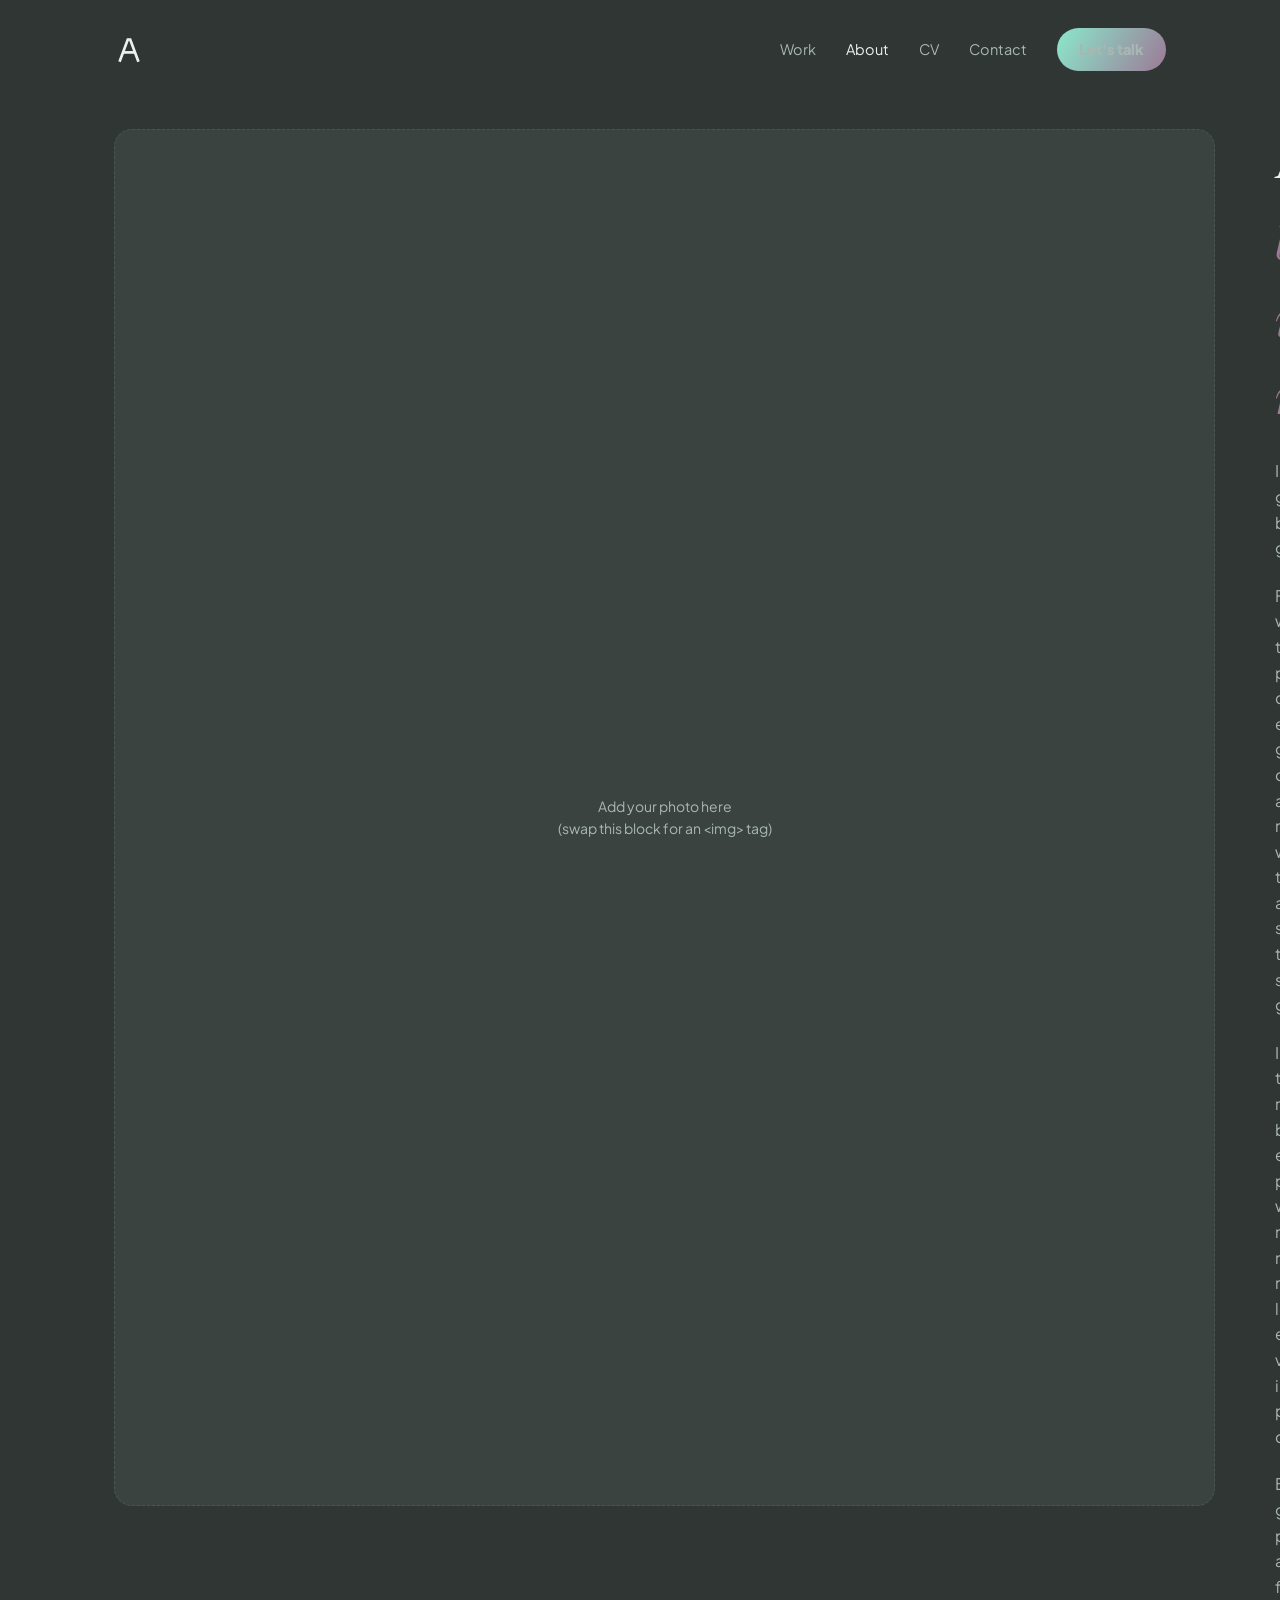
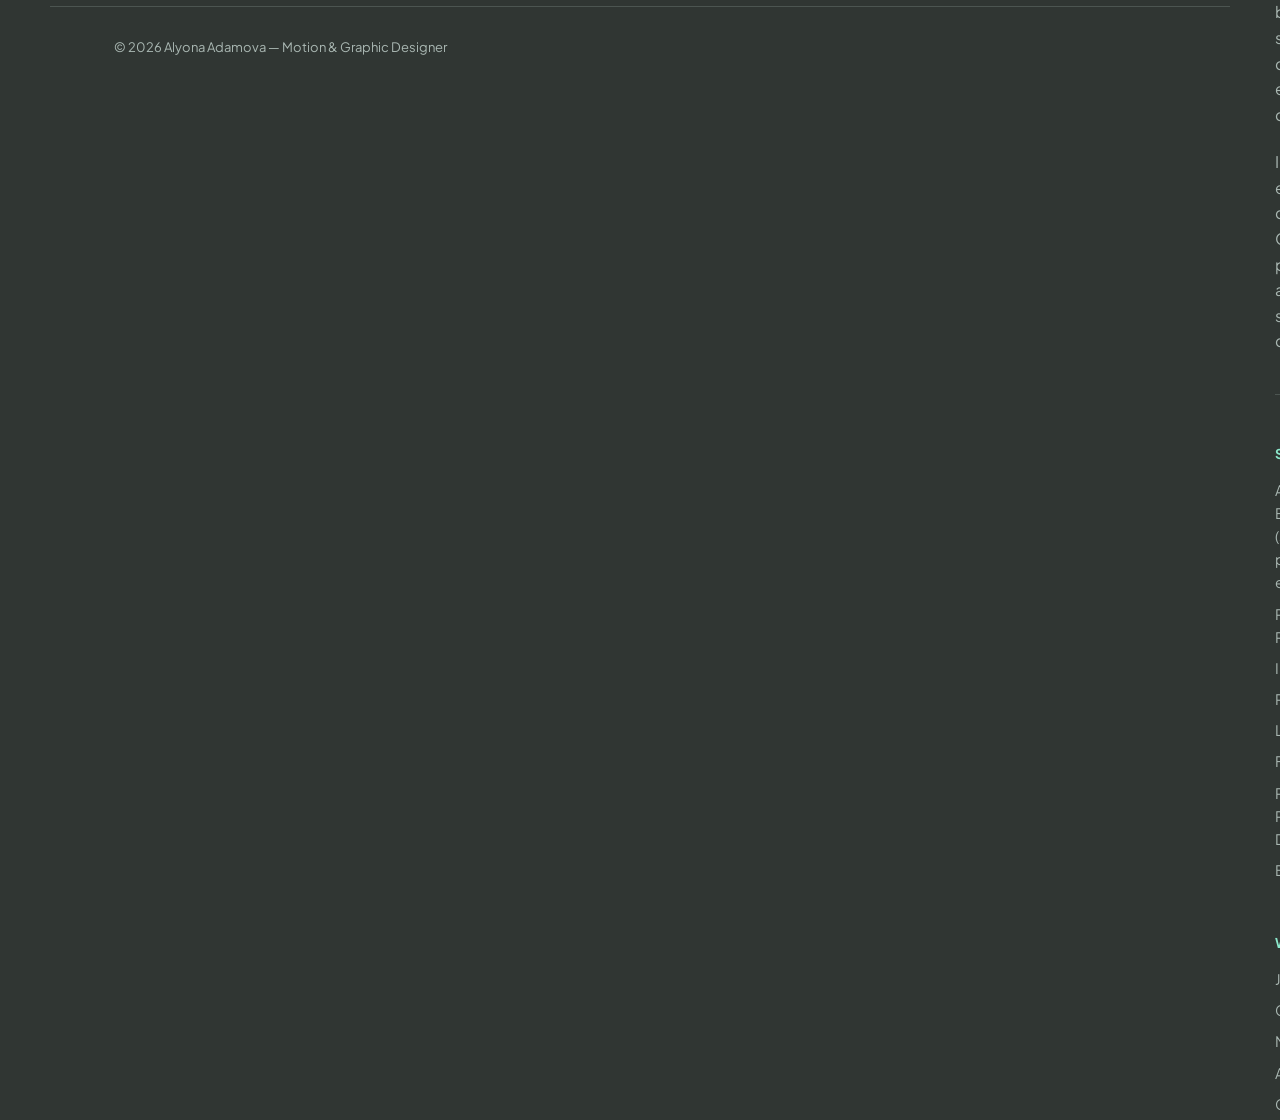
==== about.html @ b1f9569b "додала hover-прев'ю відео на картках" ====
<!DOCTYPE html>
<html lang="en">
<head>
<meta charset="UTF-8">
<meta name="viewport" content="width=device-width, initial-scale=1.0">
<title>About — Alyona Adamova</title>
<link rel="preconnect" href="https://fonts.googleapis.com">
<link rel="preconnect" href="https://fonts.gstatic.com" crossorigin>
<link href="https://fonts.googleapis.com/css2?family=Bricolage+Grotesque:wght@700;800&family=Instrument+Serif:ital@1&family=Newsreader:ital,wght@0,500;0,600;0,700;1,500&family=Plus+Jakarta+Sans:wght@400;500;600;700&display=swap" rel="stylesheet">
<link rel="stylesheet" href="style.css">
</head>
<body>

<header class="site-header">
  <a class="logo-mark" href="index.html" aria-label="Alyona Adamova — home">
    <svg width="30" height="30" viewBox="0 0 100 100" fill="none">
      <defs>
        <linearGradient id="aGrad" x1="0%" y1="0%" x2="100%" y2="100%">
          <stop offset="0%" stop-color="#8be8cb"/>
          <stop offset="100%" stop-color="#9c7a97"/>
        </linearGradient>
      </defs>
      <path class="a-glyph" d="M20 85 L46 15 L54 15 L80 85" stroke="currentColor" stroke-width="9" stroke-linecap="square" stroke-linejoin="miter" fill="none"/>
      <line class="a-glyph" x1="30" y1="58" x2="70" y2="58" stroke="currentColor" stroke-width="9"/>
    </svg>
  </a>
  <button class="nav-toggle">Menu</button>
  <nav class="nav">
    <a href="work.html">Work</a>
    <a href="about.html" class="active">About</a>
    <a href="cv.html">CV</a>
    <a href="contact.html">Contact</a>
    <a class="btn-talk" href="contact.html">Let's talk</a>
  </nav>
</header>

<div class="about-wrap">
  <div class="about-photo">
    Add your photo here<br>(swap this block for an &lt;img&gt; tag)
  </div>

  <div class="about-text">
    <h1>About<em>bringing ideas to motion.</em></h1>

    <p>I'm <strong>Alyona</strong> — a motion and graphic designer with a background in art and graphic design.</p>

    <p>For a little over a year, I worked with the <strong>Relatio</strong> team at Skelar, creating performance marketing creatives — from video editing, animation and AI-generated visuals to static content and creative adaptations for different markets. Working closely with marketers and UA teams taught me to think about creative not just as something visual, but as a tool designed to work for a specific audience and goal.</p>

    <p>I also took ownership of the <strong>localization workflow</strong>, researching new tools, building processes, experimenting with AI prompts and looking for ways to make production more efficient. Later, I mentored a new team member and ran localization workshops, exploring how casting, voice, music and tone can influence creative performance across different markets.</p>

    <p>Before motion, I worked in graphic design, photography, branding and print, as well as on freelance projects. I've been drawing and studying visual art since childhood and later earned a Bachelor's degree in Graphic Design.</p>

    <p>I love experimenting, exploring new things and constantly learning. Outside of work, I draw, practice yoga, go running, and enjoy tea, nature and slowing down after a busy day.</p>

    <div class="about-columns">
      <div>
        <h4>Software</h4>
        <ul>
          <li>After Effects (scripts, plugins, expressions)</li>
          <li>Premiere Pro</li>
          <li>Illustrator</li>
          <li>Photoshop</li>
          <li>Lightroom</li>
          <li>Figma</li>
          <li>Procreate &amp; Procreate Dreams</li>
          <li>Blender</li>
        </ul>
      </div>
      <div>
        <h4>AI generation</h4>
        <ul>
          <li>Kling</li>
          <li>Runway</li>
          <li>Sora</li>
          <li>HeyGen</li>
          <li>Higgsfield</li>
          <li>ElevenLabs</li>
        </ul>
      </div>
      <div>
        <h4>Workflow</h4>
        <ul>
          <li>Jira</li>
          <li>Confluence</li>
          <li>Notion</li>
          <li>Asana</li>
          <li>CRM</li>
        </ul>
      </div>
      <div>
        <h4>Languages</h4>
        <ul>
          <li>Ukrainian — native</li>
          <li>English — upper intermediate</li>
        </ul>
      </div>
    </div>
  </div>
</div>

<footer class="site-footer">
  © 2026 Alyona Adamova — Motion &amp; Graphic Designer
</footer>

<script src="script.js"></script>
</body>
</html>
---- style.css ----
/* ============================================
   Tokens
============================================ */
:root {
  --bg: #303633;
  --bg-raised: #3a4340;
  --bg-raised-2: #454f4b;
  --line: #4c5551;
  --text: #eaf2ee;
  --text-muted: #a9b7b2;
  --aqua: #8be8cb;
  --steel: #7ea2aa;
  --lavender: #888da7;
  --mauve: #9c7a97;
  --gradient: linear-gradient(120deg, var(--aqua), var(--mauve));

  --display: "Newsreader", serif;
  --name-font: "Bricolage Grotesque", sans-serif;
  --serif-accent: "Instrument Serif", serif;
  --body: "Plus Jakarta Sans", sans-serif;

  --max: 1180px;
  --pad: clamp(20px, 5vw, 64px);
}

* { box-sizing: border-box; }
html { scroll-behavior: smooth; }
@media (prefers-reduced-motion: reduce) {
  html { scroll-behavior: auto; }
  * { animation: none !important; transition: none !important; }
}

body {
  margin: 0;
  background: var(--bg);
  color: var(--text);
  font-family: var(--body);
  font-size: 16px;
  line-height: 1.6;
  -webkit-font-smoothing: antialiased;
}

a { color: inherit; text-decoration: none; }
::selection { background: var(--aqua); color: var(--bg); }

h1, h2, h3 {
  font-family: var(--display);
  margin: 0;
  letter-spacing: -0.01em;
}

.container {
  max-width: var(--max);
  margin: 0 auto;
  padding: 0 var(--pad);
}

/* ============================================
   Header
============================================ */
.site-header {
  display: flex;
  justify-content: space-between;
  align-items: center;
  padding: 28px var(--pad);
  max-width: var(--max);
  margin: 0 auto;
}

.logo-mark {
  display: inline-flex;
  color: var(--text);
  transition: transform 0.15s ease;
}
.logo-mark:hover { transform: translateY(-1px); }
.logo-mark:hover .a-glyph { stroke: url(#aGrad); }

.nav {
  display: flex;
  align-items: center;
  gap: 30px;
}
.nav a {
  font-size: 14.5px;
  color: var(--text-muted);
  transition: color 0.15s ease;
}
.nav a:hover, .nav a.active { color: var(--text); }

.btn-talk {
  padding: 10px 22px;
  border-radius: 100px;
  background: var(--gradient);
  color: #10241f;
  font-weight: 800;
  font-size: 14px;
  border: none;
  display: inline-block;
  transition: filter 0.15s ease;
}
.btn-talk:hover { filter: brightness(1.08); }
.btn-talk:visited { color: #10241f; }

/* mobile nav */
.nav-toggle { display: none; }
@media (max-width: 720px) {
  .nav { display: none; }
  .nav-toggle {
    display: inline-block;
    background: none;
    border: 1px solid var(--line);
    color: var(--text);
    padding: 8px 14px;
    border-radius: 8px;
    font-size: 14px;
  }
  .nav.open {
    display: flex;
    flex-direction: column;
    align-items: flex-start;
    gap: 16px;
    position: absolute;
    top: 78px;
    right: var(--pad);
    background: var(--bg-raised);
    border: 1px solid var(--line);
    padding: 20px 24px;
    border-radius: 14px;
    z-index: 20;
  }
}

/* ============================================
   Hero
============================================ */
.hero {
  padding: 40px var(--pad) 90px;
  max-width: var(--max);
  margin: 0 auto;
}

.status {
  display: inline-flex;
  align-items: center;
  gap: 8px;
  font-size: 13.5px;
  color: var(--text-muted);
  margin-bottom: 22px;
}
.status .dot {
  width: 7px; height: 7px; border-radius: 50%;
  background: var(--aqua);
  box-shadow: 0 0 0 3px rgba(139,232,203,0.18);
}

.hero h1 {
  font-family: var(--name-font);
  font-size: clamp(46px, 8vw, 92px);
  line-height: 0.98;
  font-weight: 800;
  color: var(--text);
}

.hero .role-line {
  margin-top: 18px;
  font-size: clamp(17px, 2vw, 21px);
  color: var(--text-muted);
}
.hero .role-line strong { color: var(--text); font-weight: 700; }

.hero p.bio {
  max-width: 640px;
  margin-top: 24px;
  font-size: 17px;
  color: var(--text-muted);
}
.hero p.bio strong { color: var(--text); font-weight: 700; }

.hero .cta-row {
  display: flex;
  gap: 14px;
  margin-top: 34px;
  flex-wrap: wrap;
}
.btn-primary {
  padding: 13px 26px;
  border-radius: 100px;
  background: var(--gradient);
  color: #10241f;
  font-weight: 800;
  font-size: 15px;
  display: inline-block;
  transition: filter 0.15s ease;
}
.btn-primary:hover { filter: brightness(1.08); }
.btn-primary:visited { color: #10241f; }
.btn-secondary {
  padding: 13px 26px;
  border-radius: 100px;
  border: 1px solid var(--line);
  color: var(--text);
  font-weight: 600;
  font-size: 15px;
  transition: border-color 0.15s ease;
}
.btn-secondary:hover { border-color: var(--aqua); }

/* ============================================
   Work — category grid (bento)
============================================ */
.section-head {
  max-width: var(--max);
  margin: 0 auto;
  padding: 30px var(--pad) 32px;
}
.section-head h2 { font-size: clamp(30px, 4vw, 42px); }
.section-head p {
  color: var(--text-muted);
  max-width: 520px;
  margin-top: 12px;
  font-size: 16px;
}

.folder-grid {
  max-width: var(--max);
  margin: 0 auto;
  padding: 0 var(--pad) 90px;
  display: grid;
  grid-template-columns: repeat(6, 1fr);
  gap: 20px;
}
.folder-card {
  grid-column: span 2;
  background: var(--bg-raised);
  border: 1px solid var(--line);
  border-radius: 18px;
  overflow: hidden;
  display: flex;
  flex-direction: column;
  transition: border-color 0.15s ease, transform 0.15s ease;
}
.folder-card:hover { border-color: var(--aqua); transform: translateY(-2px); }
/* first 3 cards: equal narrow row. remaining 4: wider pairs, two per row */
.folder-card:nth-child(n+4) { grid-column: span 3; }

.folder-thumb {
  aspect-ratio: 16/10;
  background: linear-gradient(135deg, rgba(139,232,203,0.25), rgba(156,122,151,0.35));
  position: relative;
  display: flex;
  align-items: center;
  justify-content: center;
  overflow: hidden;
}
.folder-thumb video {
  position: absolute;
  inset: 0;
  width: 100%;
  height: 100%;
  object-fit: cover;
}
.folder-thumb__overlay {
  position: absolute;
  inset: 0;
  z-index: 0;
  background:
    linear-gradient(160deg, rgba(139,232,203,0.28), rgba(156,122,151,0.28)),
    linear-gradient(to top, rgba(15,17,16,0.55) 0%, transparent 55%);
  transition: opacity 0.25s ease;
}
.folder-card:hover .folder-thumb__overlay {
  opacity: 0.55;
}
.folder-thumb .play {
  width: 46px; height: 46px;
  border-radius: 50%;
  background: rgba(20,22,21,0.5);
  display: flex; align-items: center; justify-content: center;
  position: relative;
  z-index: 1;
  transition: opacity 0.2s ease;
}
.folder-card:hover .folder-thumb .play {
  opacity: 0;
}
.folder-thumb .count {
  position: absolute;
  bottom: 10px; left: 12px;
  font-size: 12px;
  background: rgba(20,22,21,0.55);
  padding: 4px 10px;
  border-radius: 100px;
  color: var(--text);
  z-index: 1;
}

.folder-body { padding: 20px; border-top: 1px solid var(--line); }
.folder-body h3 { font-size: 20px; margin-bottom: 6px; }
.folder-body p { color: var(--text-muted); font-size: 14.5px; margin: 0 0 14px; }

.tool-tags {
  display: flex; flex-wrap: wrap; gap: 6px; margin-bottom: 14px;
}
.tool-tags span {
  font-size: 12px;
  border: 1px solid var(--line);
  color: var(--text-muted);
  padding: 3px 10px;
  border-radius: 100px;
}

.open-link {
  display: inline-flex;
  align-items: center;
  gap: 6px;
  color: var(--aqua);
  font-weight: 700;
  font-size: 14px;
}
.open-link svg { transition: transform 0.15s ease; }
.folder-card:hover .open-link svg { transform: translate(2px, -2px); }

@media (max-width: 860px) {
  .folder-grid { grid-template-columns: repeat(2, 1fr); }
  .folder-card, .folder-card.wide, .folder-card.narrow { grid-column: span 2; }
}

/* ============================================
   Work page — pill nav + video grid
============================================ */
.category-hero {
  max-width: var(--max);
  margin: 0 auto;
  padding: 10px var(--pad) 30px;
}
.category-hero .back {
  display: inline-flex;
  gap: 6px;
  color: var(--text-muted);
  font-size: 14px;
  margin-bottom: 22px;
}
.category-hero h1 { font-size: clamp(34px, 6vw, 56px); }
.category-hero p { color: var(--text-muted); max-width: 560px; margin-top: 14px; font-size: 16px; }

.pill-nav {
  display: flex;
  flex-wrap: wrap;
  gap: 10px;
  max-width: var(--max);
  margin: 0 auto;
  padding: 0 var(--pad) 40px;
}
.pill {
  padding: 9px 18px;
  border-radius: 100px;
  border: 1px solid var(--line);
  color: var(--text-muted);
  font-size: 14px;
}
.pill.active {
  background: var(--gradient);
  color: #1b201e;
  font-weight: 700;
  border-color: transparent;
}

.video-grid {
  max-width: var(--max);
  margin: 0 auto;
  padding: 0 var(--pad) 100px;
  display: grid;
  grid-template-columns: repeat(4, 1fr);
  gap: 18px;
}
.video-card {
  aspect-ratio: 9/13;
  border-radius: 14px;
  border: 1px dashed var(--line);
  background: linear-gradient(160deg, rgba(139,232,203,0.14), rgba(156,122,151,0.2));
  display: flex;
  flex-direction: column;
  align-items: center;
  justify-content: center;
  gap: 10px;
  padding: 16px;
  text-align: center;
}
.video-card .play {
  width: 44px; height: 44px;
  border-radius: 50%;
  border: 1px solid var(--line);
  display: flex; align-items: center; justify-content: center;
}
.video-card span {
  font-size: 12.5px;
  color: var(--text-muted);
}

.video-card--real {
  border-style: solid;
  background: #000;
  padding: 0;
  overflow: hidden;
  position: relative;
}
.video-card--real video {
  width: 100%;
  height: 100%;
  object-fit: cover;
  display: block;
}
.video-card--real span {
  position: absolute;
  bottom: 0; left: 0; right: 0;
  padding: 10px 12px;
  background: linear-gradient(to top, rgba(0,0,0,0.75), transparent);
  color: #fff;
  text-align: left;
  pointer-events: none;
}
@media (max-width: 860px) {
  .video-grid { grid-template-columns: repeat(2, 1fr); }
}

/* ============================================
   About
============================================ */
.about-wrap {
  max-width: var(--max);
  margin: 0 auto;
  padding: 30px var(--pad) 100px;
  display: grid;
  grid-template-columns: 0.8fr 1.2fr;
  gap: 60px;
}
.about-photo {
  aspect-ratio: 4/5;
  border-radius: 18px;
  border: 1px dashed var(--line);
  background: var(--bg-raised);
  display: flex;
  align-items: center;
  justify-content: center;
  color: var(--text-muted);
  font-size: 14px;
  text-align: center;
  padding: 20px;
}
.about-text h1 { font-size: clamp(32px, 5vw, 48px); margin-bottom: 6px; }
.about-text h1 em { font-family: var(--serif-accent); font-style: italic; font-weight: 400; color: var(--mauve); display: block; }
.about-text p { color: var(--text-muted); font-size: 16px; margin: 22px 0 0; max-width: 60ch; }
.about-text p strong { color: var(--text); }

.about-columns {
  display: grid;
  grid-template-columns: 1fr 1fr;
  gap: 28px;
  margin-top: 40px;
  padding-top: 30px;
  border-top: 1px solid var(--line);
}
.about-columns h4 { font-size: 13.5px; color: var(--aqua); margin-bottom: 10px; font-weight: 700; }
.about-columns ul { list-style: none; padding: 0; margin: 0; color: var(--text-muted); font-size: 14.5px; }
.about-columns li { padding: 4px 0; }

@media (max-width: 800px) {
  .about-wrap { grid-template-columns: 1fr; }
  .about-columns { grid-template-columns: 1fr 1fr; }
}

/* ============================================
   CV
============================================ */
.cv-wrap {
  max-width: 720px;
  margin: 0 auto;
  padding: 60px var(--pad) 120px;
  text-align: left;
}
.cv-wrap h1 { font-size: clamp(32px, 5vw, 48px); }
.cv-wrap p { color: var(--text-muted); margin-top: 16px; font-size: 16px; max-width: 50ch; }
.cv-embed {
  margin-top: 34px;
  border: 1px solid var(--line);
  border-radius: 14px;
  overflow: hidden;
  aspect-ratio: 8.5/11;
  background: var(--bg-raised);
}
.cv-embed iframe { width: 100%; height: 100%; border: none; }

/* ============================================
   Contact
============================================ */
.contact-wrap {
  max-width: var(--max);
  margin: 0 auto;
  padding: 40px var(--pad) 130px;
}
.contact-wrap h1 { font-size: clamp(34px, 6vw, 56px); max-width: 14ch; }
.contact-wrap h1 em { font-family: var(--serif-accent); font-style: italic; font-weight: 400; color: var(--aqua); }

.contact-grid {
  margin-top: 50px;
  display: grid;
  grid-template-columns: repeat(3, 1fr);
  gap: 30px;
  padding-top: 30px;
  border-top: 1px solid var(--line);
}
.contact-grid .label {
  font-size: 12.5px;
  letter-spacing: 0.04em;
  text-transform: uppercase;
  color: var(--text-muted);
  margin-bottom: 8px;
}
.contact-grid .value { font-size: 17px; }
.contact-grid a.value:hover { color: var(--aqua); }

@media (max-width: 700px) {
  .contact-grid { grid-template-columns: 1fr; }
}

/* ============================================
   Footer
============================================ */
.site-footer {
  max-width: var(--max);
  margin: 0 auto;
  padding: 30px var(--pad) 50px;
  color: var(--text-muted);
  font-size: 13px;
  border-top: 1px solid var(--line);
}

a:focus-visible, button:focus-visible {
  outline: 2px solid var(--aqua);
  outline-offset: 3px;
}
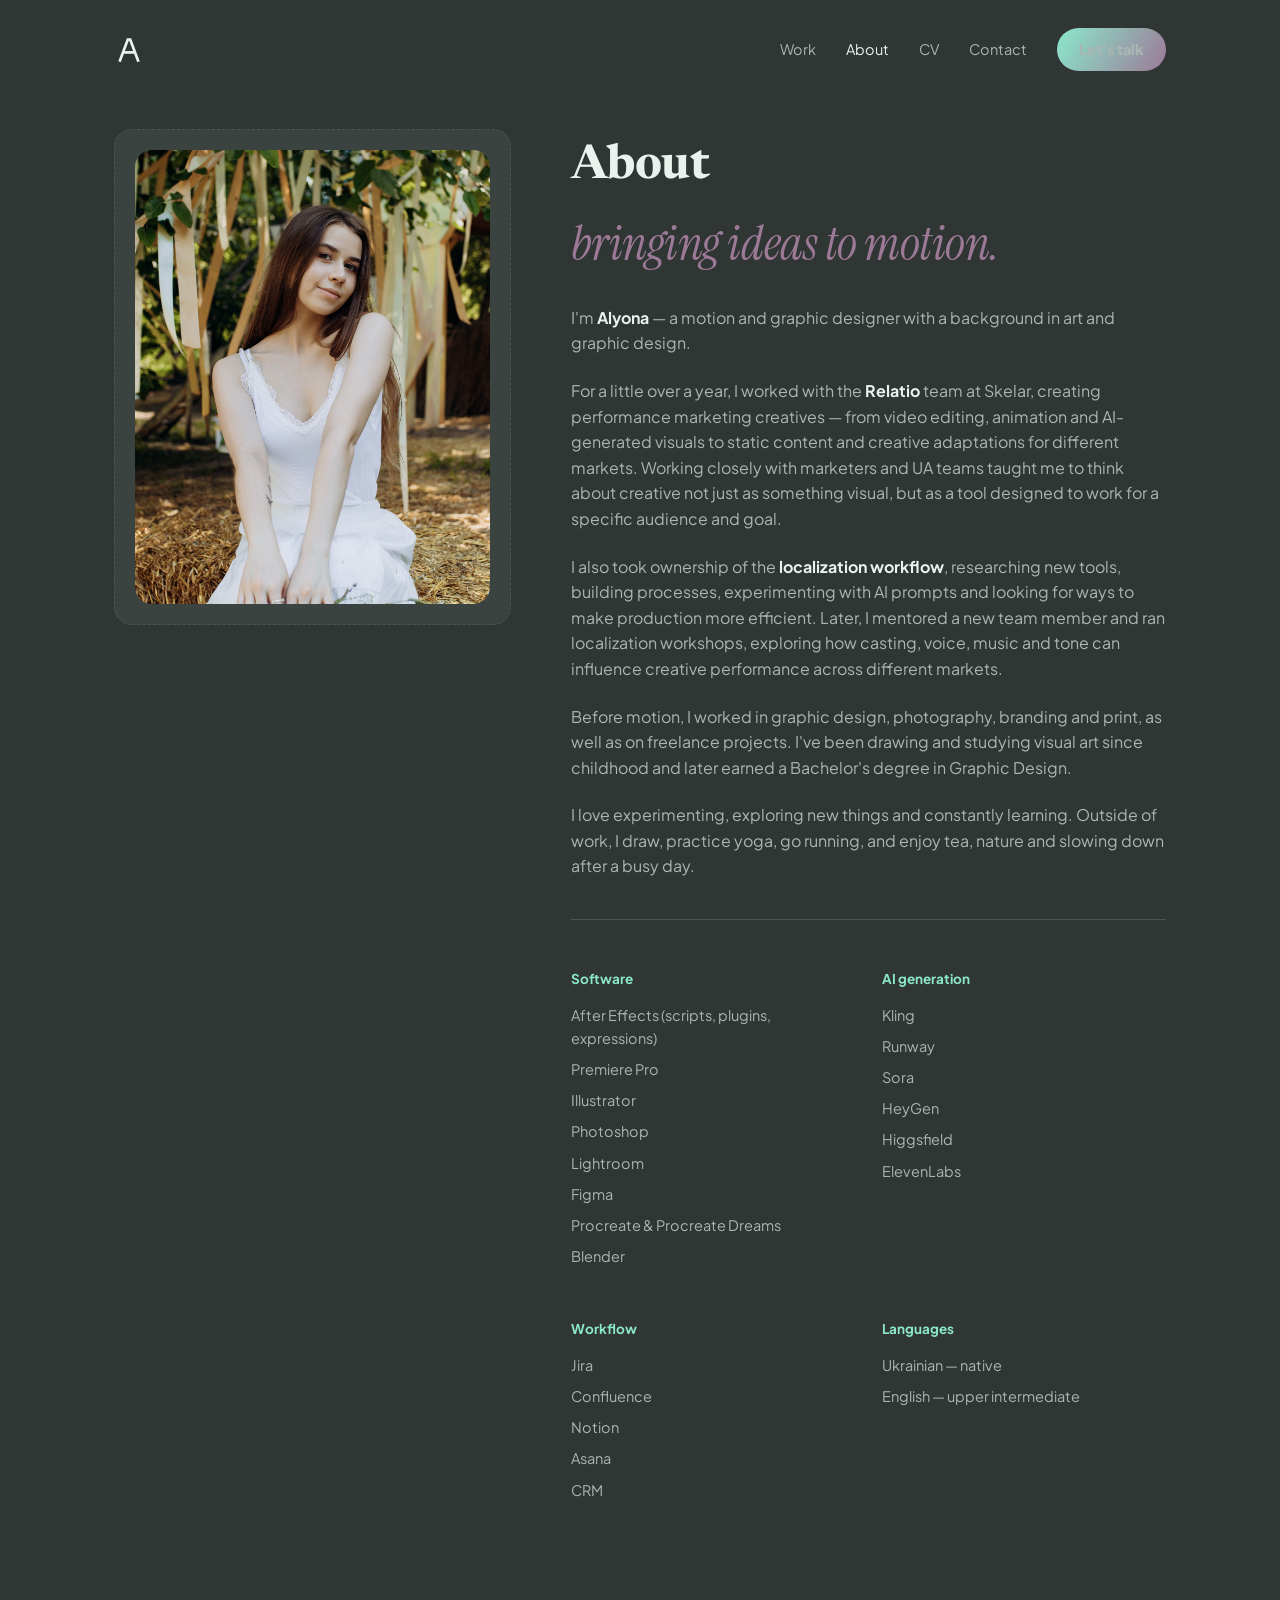
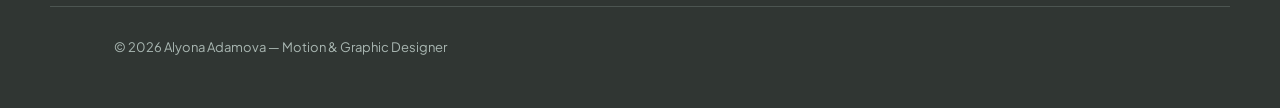
==== commit 45d8be7a: "додала фото в About" ====
--- a/about.html
+++ b/about.html
@@ -36,8 +36,8 @@
 
 <div class="about-wrap">
   <div class="about-photo">
-    Add your photo here<br>(swap this block for an &lt;img&gt; tag)
-  </div>
+  <img src="assets/photo.jpg" alt="Alyona Adamova">
+</div>
 
   <div class="about-text">
     <h1>About<em>bringing ideas to motion.</em></h1>
--- a/style.css
+++ b/style.css
@@ -410,6 +410,13 @@
   object-fit: cover;
   display: block;
 }
+.video-card--real img {
+  width: 100%;
+  height: 100%;
+  object-fit: contain;
+  background: #14181f;
+  display: block;
+}
 .video-card--real span {
   position: absolute;
   bottom: 0; left: 0; right: 0;
@@ -446,6 +453,14 @@
   font-size: 14px;
   text-align: center;
   padding: 20px;
+  overflow: hidden;
+}
+.about-photo img {
+  width: 100%;
+  height: 100%;
+  object-fit: cover;
+  display: block;
+  border-radius: 17px;
 }
 .about-text h1 { font-size: clamp(32px, 5vw, 48px); margin-bottom: 6px; }
 .about-text h1 em { font-family: var(--serif-accent); font-style: italic; font-weight: 400; color: var(--mauve); display: block; }
